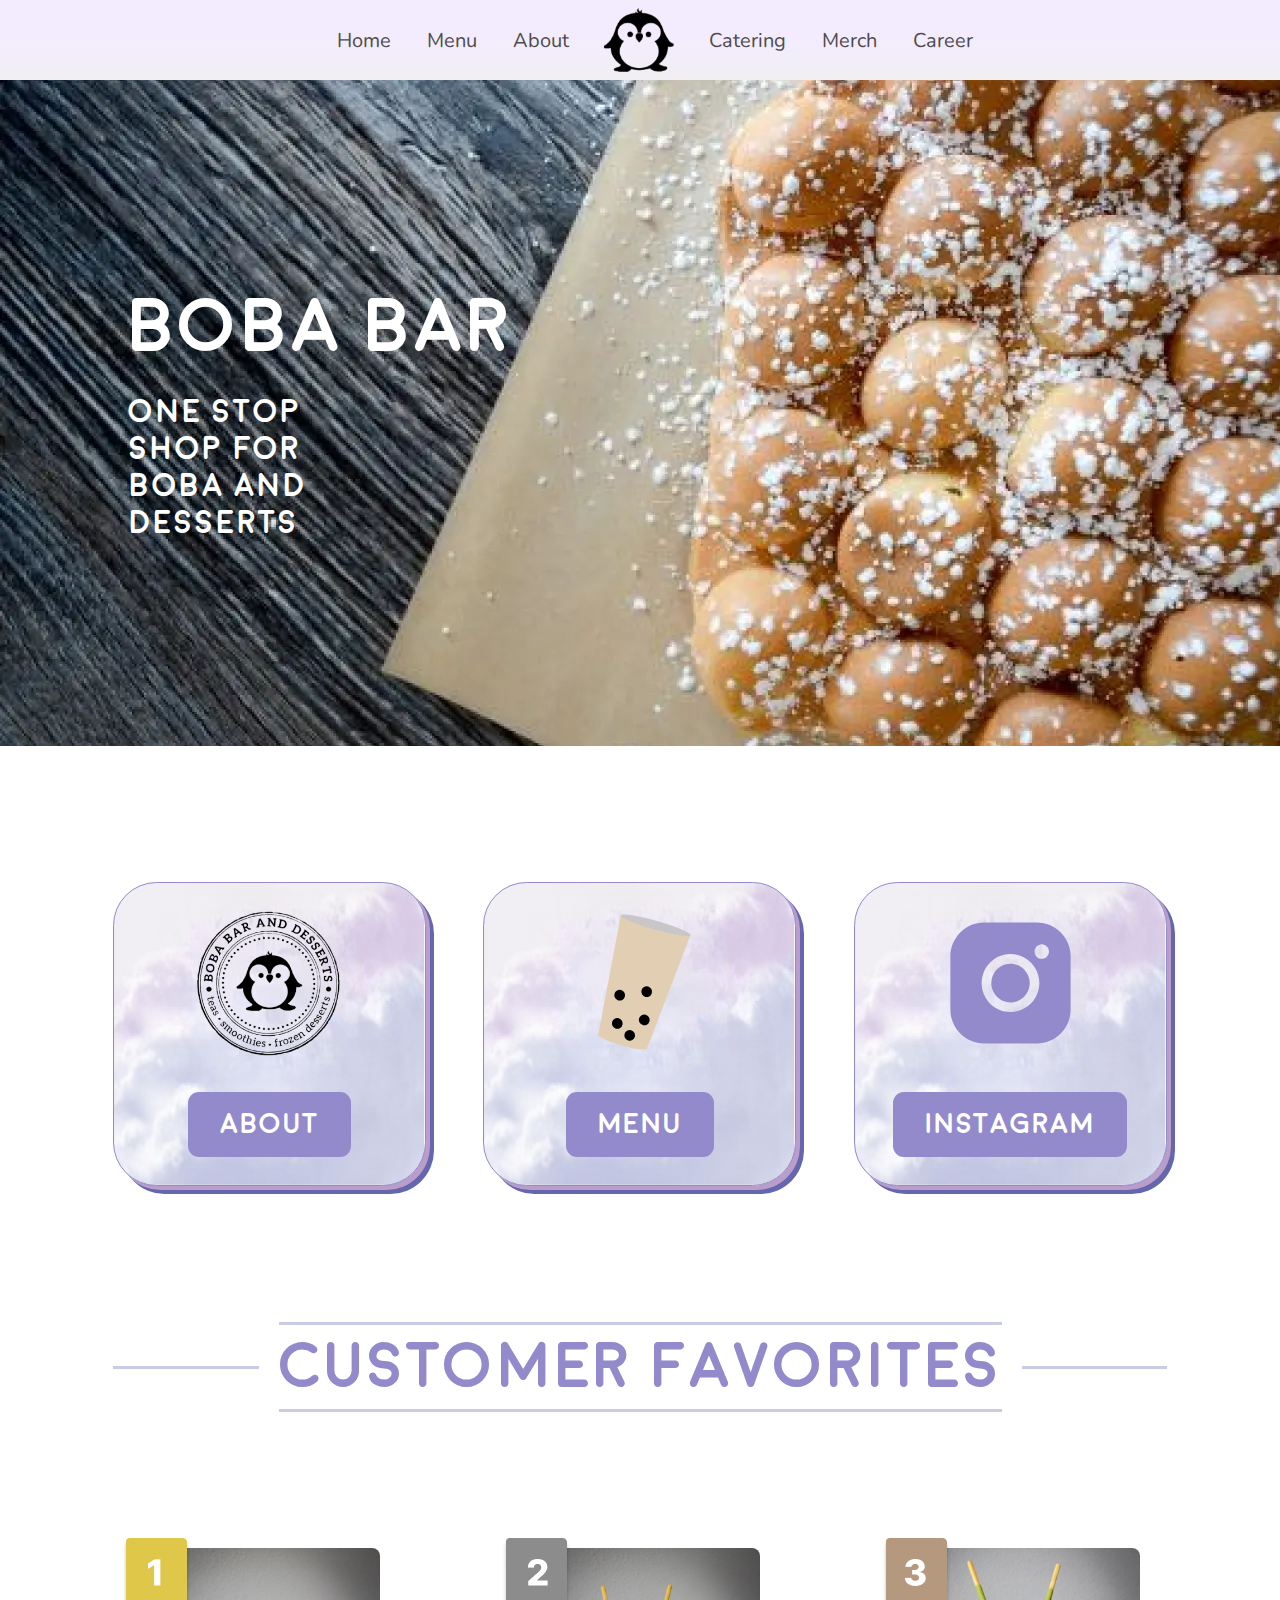
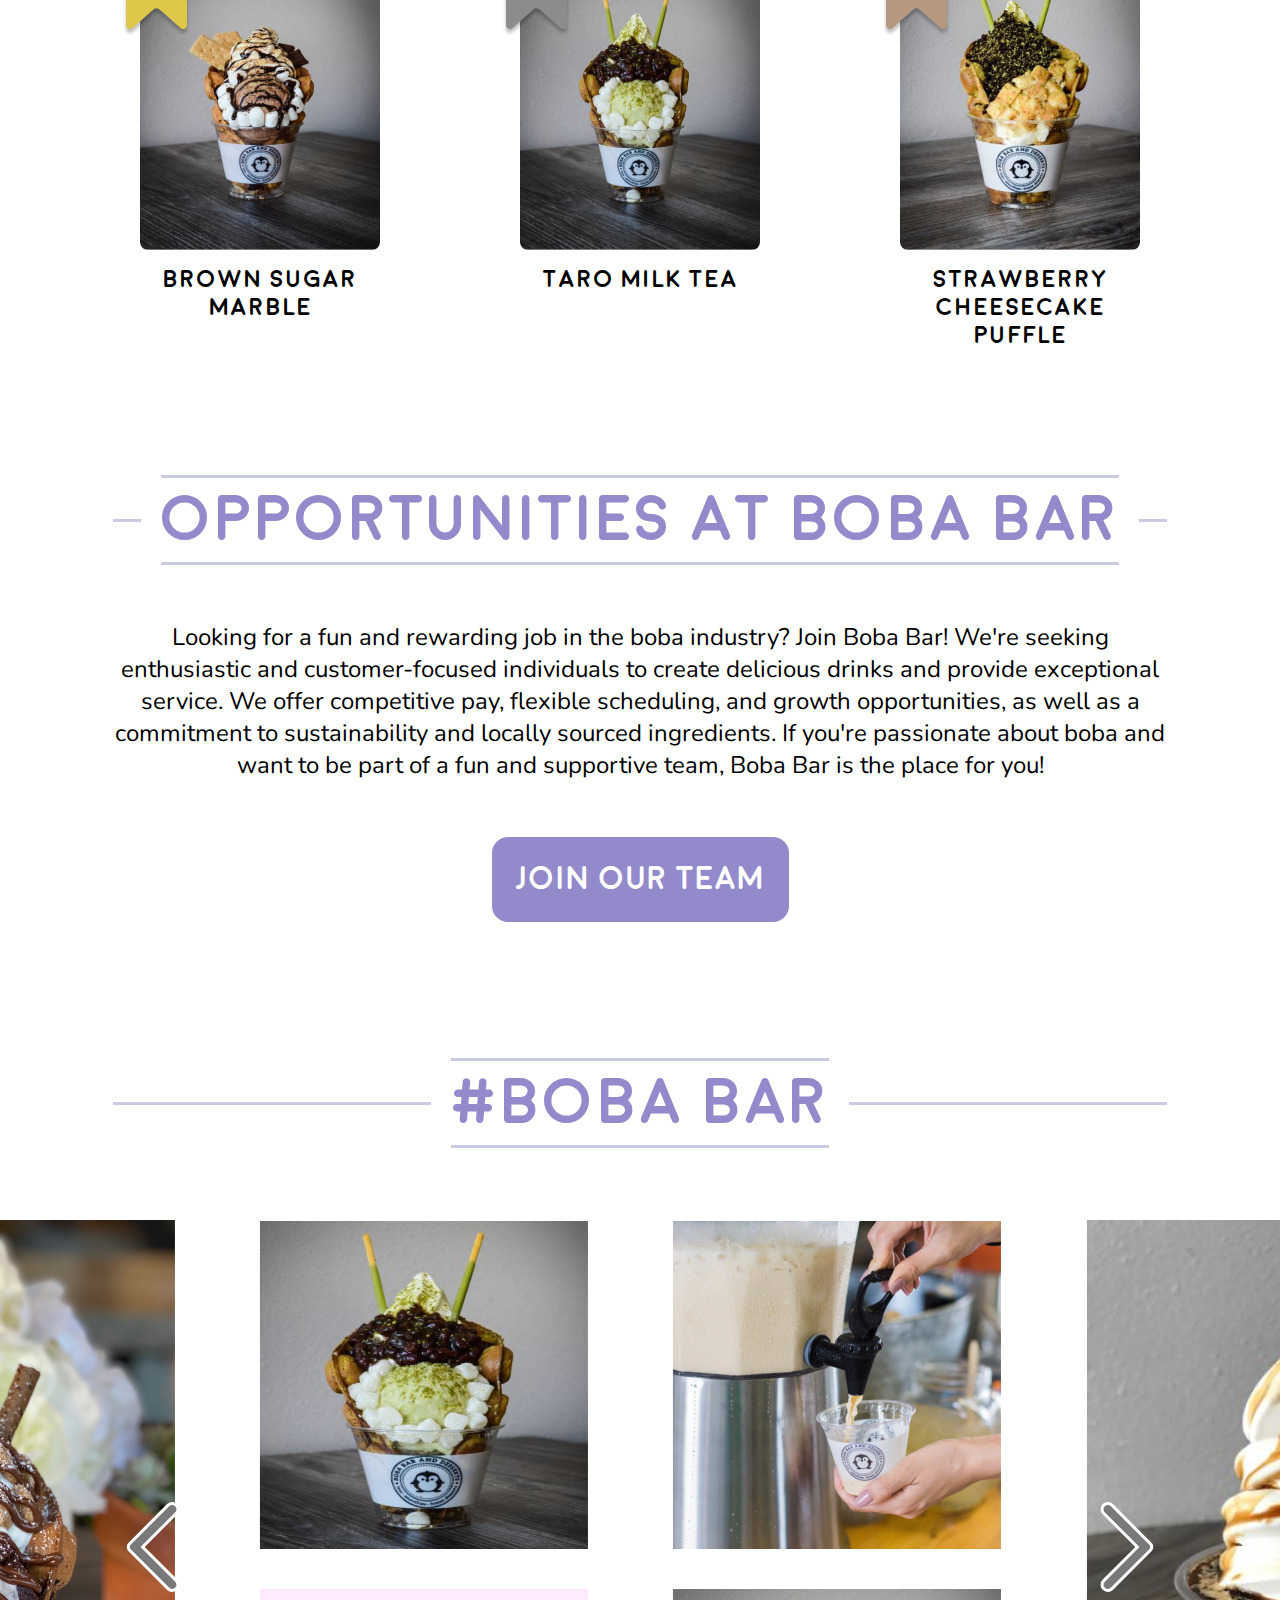
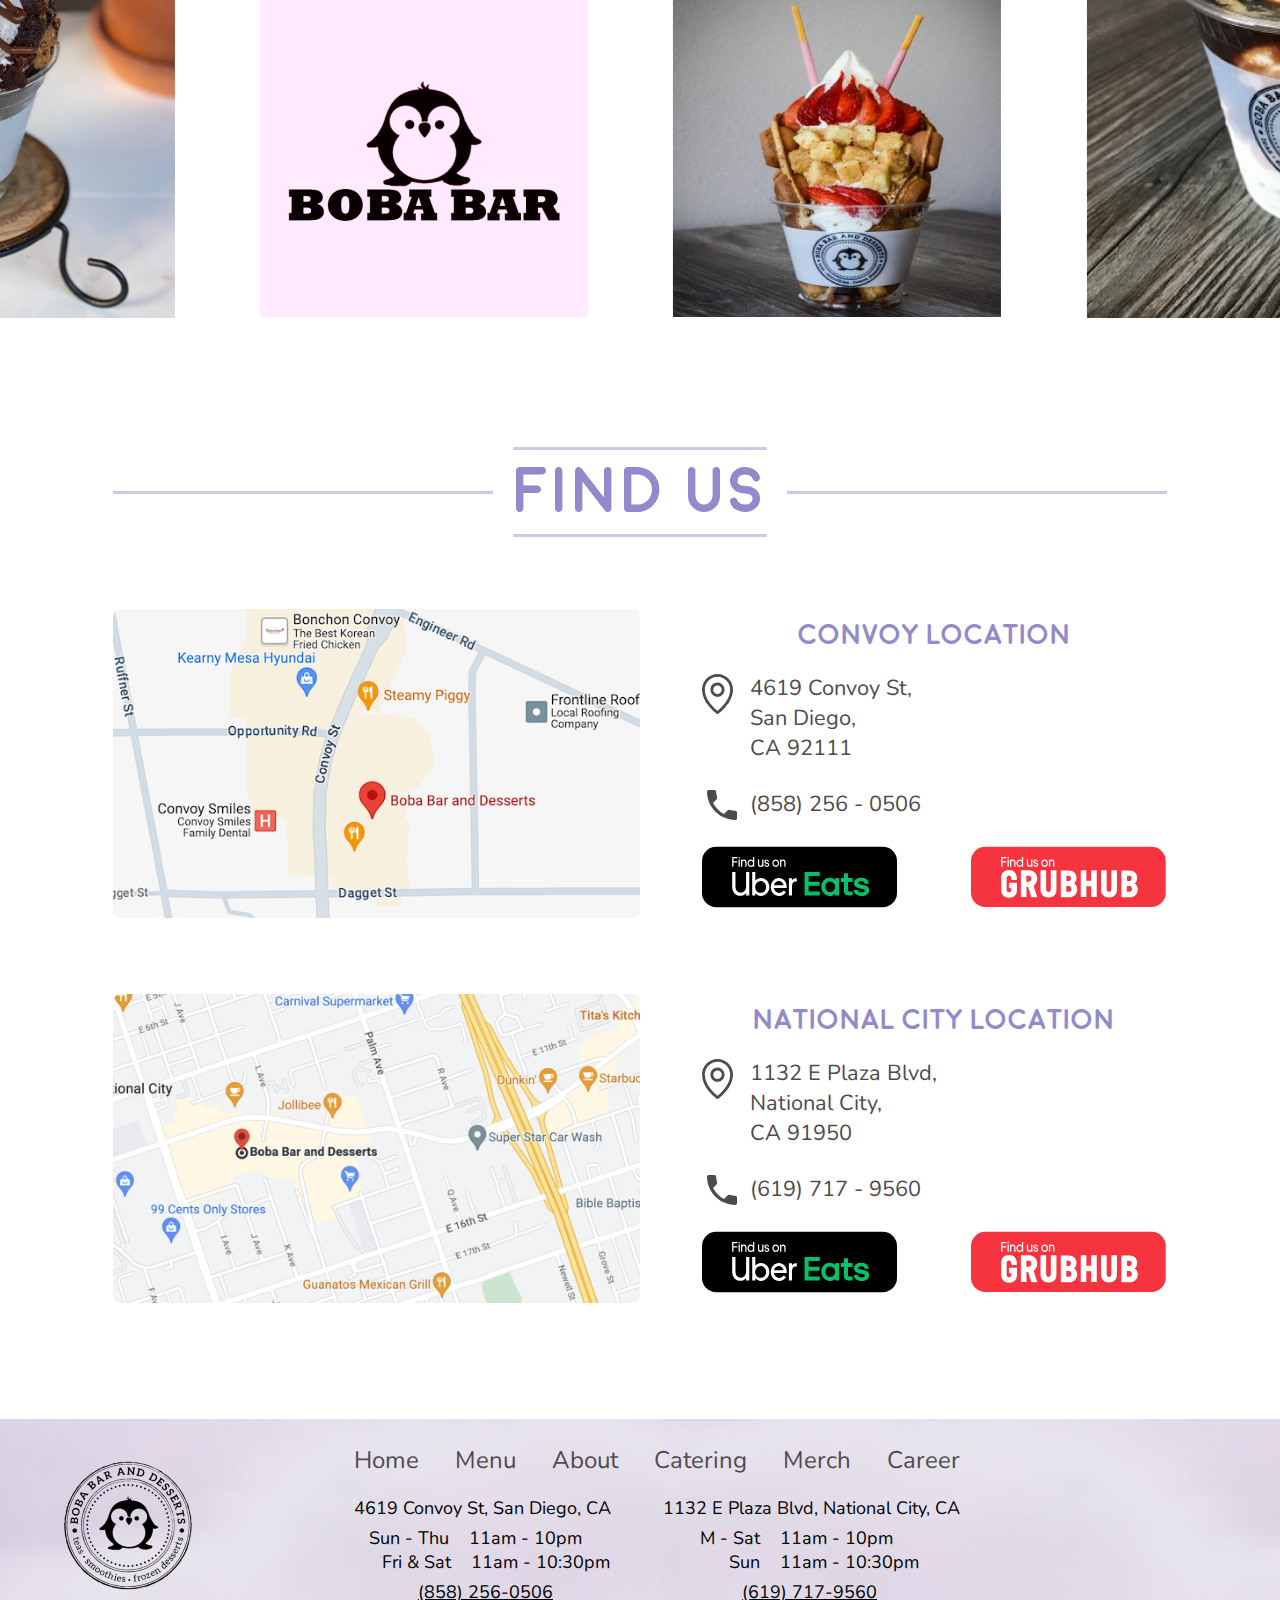
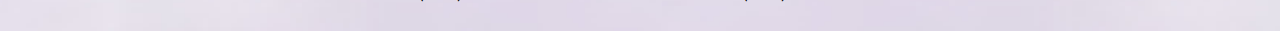
==== pages/home/index.html @ 1abb0623 "restructure the repo; add career page" ====
<!DOCTYPE html>
<html lang="en">
<head>
    <meta charset="UTF-8">
    <meta name="viewport" content="width=device-width, initial-scale=1.0">
    <title>Boba Bar</title>
    <link href="../general.css" rel="stylesheet"/>
    <link href="index.css" rel="stylesheet"/>
    <script src="../component.js"></script>
    <script type="module" src="index.js"></script>
</head>
<body>
    <header>
        <nav-component></nav-component>
        <hamburger-component></hamburger-component>
    </header>

    <main>
        <section id="home">
            <h1>BOBA BAR</h1>
            <p>One stop shop for boba and desserts</p>
        </section>
        <nav>
            <a href="../about/about.html"><img src="../../assets/logo.png" alt="Boba Bar Logo"/><span>ABOUT</span></a>
            <a href="../menu/menu.html"><img src="../../assets/home/boba-tea.svg" alt="Boba Bar Logo"/><span>MENU</span></a>
            <a href="https://www.instagram.com/"><img src="../../assets/home/ins-filled-icon.svg" alt="Boba Bar Logo"/><span>INSTAGRAM</span></a>
        </nav>
        <section id="customer-favorites">
            <div class="separator" id="d-customer-favorites">
                <h2>CUSTOMER FAVORITES</h2>
            </div>
            <div class="separator" id="t-best-sellers">
                <h2>BEST SELLERS</h2>
            </div>
            <ol>
                <li><img src="../../assets/home/1.png" alt="1"/><img src="../../assets/home/favorite1.png" alt="Brown Sugar Marble"/><div>Brown Sugar Marble</div></li>
                <li><img src="../../assets/home/2.png" alt="2"/><img src="../../assets/home/favorite2.png" alt="Taro Milk Tea"/><div>Taro Milk Tea</div></li>
                <li><img src="../../assets/home/3.png" alt="3"/><img src="../../assets/home/favorite3.png" alt="Brown Sugar Marble"/><div>Strawberry Cheesecake Puffle</div></li>
            </ol>
        </section>
        <section id="opportunities">
            <div class="separator">
                <h2>OPPORTUNITIES AT BOBA BAR</h2>
            </div>
            <p>
                Looking for a fun and rewarding job in the boba industry? Join Boba Bar! We're seeking enthusiastic and customer-focused individuals to create 
                delicious drinks and provide exceptional service. We offer competitive pay, flexible scheduling, and growth opportunities, as well as a commitment 
                to sustainability and locally sourced ingredients. If you're passionate about boba and want to be part of a fun and supportive team, Boba Bar is 
                the place for you! 
            </p>
            <a href="../career/career.html">JOIN OUR TEAM</a>
        </section>
        <section id="boba-bar">
            <div class="separator">
                <h2>#BOBA BAR</h2>
            </div>
            <div id="wrapper">
                <div id="gallery">
                    <img src="../../assets/home/g1-Brookie-Puffle.png" alt="gallery image of Brookie Puffle" id="g1"/>
                    <img src="../../assets/home/g2-Perfect-matcha.png" alt="gallery image of Perfect Matcha" id="g2"/>
                    <img src="../../assets/home/g3.png" alt="gallery image" id="g3"/>
                    <img src="../../assets/home/g4-Shirt-Logo-front.png" alt="gallery image of Shirt Logo" id="g4"/>
                    <img src="../../assets/home/g5-Strawberry-Cheesecake.png" alt="gallery image of Strawberry Cheesecake" id="g5"/>
                    <img src="../../assets/home/g6-Affogato.png" alt="gallery image of Affogato" id="g6"/>
                </div>
                <div id="buttons">
                    <button id="left-button"><img src="../../assets/home/left-arrow.svg" alt="left arrow" width="110"/></button>
                    <button id="right-button"><img src="../../assets/home/right-arrow.svg" alt="right arrow" width="110"/></button>
                </div>
            </div>
        </section>
        <section id="find-us">
            <div class="separator">
                <h2>FIND US</h2>
            </div>
            <address>
                <p>CONVOY LOCATION</p>
                <a href="https://www.google.com/maps/place/Boba+Bar+and+Desserts/@32.8244555,-117.1570909,17z/data=!3m1!4b1!4m6!3m5!1s0x80dbff946a42c517:0x4d366c7388906545!8m2!3d32.824451!4d-117.154516!16s%2Fg%2F11c48692sg?entry=ttu">
                    <img src="../../assets/home/convoy-location.png" alt="convoy location on google map"/>
                </a>
                <div class="location">
                    <img src="../../assets/home/location-icon.svg" alt="location icon"/>
                    <p>
                        4619 Convoy St,<br/>
                        San Diego,<br/>
                        CA 92111<br/>
                    </p>
                </div>
                <div class="phone">
                    <img src="../../assets/home/phone-icon.svg" alt="phone icon"/>
                    <p>(858) 256 - 0506</p>
                </div>
                <div class="links">
                    <a href="https://www.ubereats.com/store/boba-bar-and-desserts-4619-convoy-street/r72Ex9WFTiyqSzNwh6Mhdg">
                        <img src="../../assets/home/uber-eats.svg" alt="uber eats icon and link"/>
                    </a>
                    <a href="https://www.grubhub.com/restaurant/boba-bar-and-desserts-4619-convoy-st-san-diego/2055591">
                        <img src="../../assets/home/grubhub.svg" alt="grubhub icon and link"/>
                    </a>
                </div>
            </address>
            <address>
                <p>NATIONAL CITY LOCATION</p>
                <a href="https://www.google.com/maps/place/Boba+Bar+and+Desserts/@32.6760625,-117.0976457,17z/data=!3m1!4b1!4m6!3m5!1s0x80d9530e4589ebfd:0x1d3f7e11e94e4441!8m2!3d32.676058!4d-117.0950708!16s%2Fg%2F11h6l6twl8?entry=ttu">
                    <img src="../../assets/home/national-city-location.png" alt="national city location on google map"/>
                </a>
                <div class="location">
                    <img src="../../assets/home/location-icon.svg" alt="location icon"/>
                    <p>
                        1132 E Plaza Blvd,<br/>
                        National City,<br/>
                        CA 91950<br/>
                    </p>
                </div>
                <div class="phone">
                    <img src="../../assets/home/phone-icon.svg" alt="phone icon"/>
                    <p>(619) 717 - 9560</p>
                </div>
                <div class="links">
                    <a href="https://www.ubereats.com/store/boba-bar-and-desserts-1132-east-plaza-boulevard/-j3vUV7XRIqIKWFCUcZlLw">
                        <img src="../../assets/home/uber-eats.svg" alt="uber eats icon and link"/>
                    </a>
                    <a href="https://www.grubhub.com/restaurant/boba-bar-and-desserts-1132-e-plaza-blvd-203-national-city/2043486">
                        <img src="../../assets/home/grubhub.svg" alt="grubhub icon and link"/>
                    </a>
                </div>
            </address>
        </section>
    </main>

    <footer>
        <footer-component></footer-component>
        <mobile-footer></mobile-footer>
    </footer>
</body>
</html>
---- pages/general.css ----
:root {
    --primary-purple: #938ACB;
    --primary-grey: #4F4B4C;
}

@font-face {
    font-family: 'Nunito';
    src: url(../../assets/Nunito-Regular.ttf);
}

@font-face {
    font-family: 'MoonLight';
    src: url(../../assets/Moon-Light.otf);
}

@font-face {
    font-family: 'MoonBold';
    src: url(../../assets/Moon-Bold.otf);
}

nav-component {
    display: grid;
    grid-template-columns: 13.8vw auto 13.8vw;
    background: linear-gradient(180deg, #F3ECFF 42.71%, #F1EFF3 100%);
    height: 80px;
    align-items: center;
    justify-items: center;
    font-family: 'Nunito';
    font-size: 20px;
}

hamburger-component {
    display: none;
}

.separator {
    display: flex;
    width: 82.4vw;
    align-items: center;
}

.separator::before {
    content: "";
    height: 3px;
    background-color: #C9CBE3;
    margin-right: 20px;
    flex-grow: 1;
}

.separator::after {
    content: "";
    height: 3px;
    background-color: #C9CBE3;
    margin-left: 20px;
    flex-grow: 1;
}

footer-component {
    height: 212px;
    background-image: url(../../assets/footer-background.png);
    background-repeat: no-repeat;
    background-size: cover;
    display: flex;
    justify-content: space-between;
}

mobile-footer {
    display: none;
}

@media screen and (max-width: 1024px) {
    nav-component {
        display: none;
    }

    hamburger-component {
        display: flex;
        align-items: center;
        justify-content: space-between;
        background-color: #F3ECFF;
        height: 48px;
        padding-left: 56px;
        padding-right: 56px;
    }

    .separator {
        width: 90.6vw;
    }

    footer-component {
        height: 171px;
    }
}

@media screen and (max-width: 720px) {
    hamburger-component {
        padding-left: 24px;
        padding-right: 24px;
    }

    .separator::before, .separator::after {
        height: 0;
    }

    footer-component {
        display: none;
    }

    mobile-footer {
        display: flex;
        background-image: url(../../assets/footer-background.png);
        background-repeat: no-repeat;
        background-size: cover;
        flex-direction: column;
        align-items: center;
        justify-content: center;
        gap: clamp(16px, 12.8px + 1vw, 20px);
        padding: 7px 33px;
    }
}
---- pages/home/index.css ----
* {
    margin: 0;
    padding: 0;
    font-family: 'MoonBold';
}

#home {
    height: 666px;
    background-image: url(../../assets/home/home-image-d.webp);
    background-size: cover;
    background-repeat: no-repeat;
}

h1 {
    color: #FFF;
    width: fit-content;
    font-size: 76px;
    position: relative;
    left: 128px;
    top: 203px;
    letter-spacing: 2px;
}

#home p {
    color: #FFF;
    width: 276px;
    font-size: 32px;
    position: relative;
    left: 128px;
    top: 226px;
    letter-spacing: 1px;
}

main nav {
    display: flex;
    align-items: center;
    padding-left: 8.8vw;
}

main nav a {
    width: 24.3vw;
    height: 23.6vw;
    box-shadow: 4px 4px 0px 0px #BA9EC9, 8px 8px 0px 0px #6467AE;
    border: 1.4px solid var(--primary-purple, #938ACB);
    border-radius: 43.6px;
    margin-top: 136px;
    margin-bottom: 136px;
    margin-right: 4.5vw;
    display: flex;
    flex-direction: column;
    justify-content: center;
    align-items: center;
    background-image: url(../../assets/home/cloud.png);
    background-repeat: no-repeat;
    background-size: cover;
    text-decoration: none;
    color: #FFF;
}

main nav a img {
    height: 47.9%;
}

main nav a span {
    margin-top: 11.7%;
    background-color: var(--primary-purple, #938ACB);
    padding: 16px 32px;
    border-radius: 10.9px;
    letter-spacing: 1px;
    font-size: 2.2vw;
}

h2 {
    text-align: center;
    color: var(--primary-purple, #938ACB);
    font-size: 64px;
    border-bottom: 3px solid #C9CBE3;
    border-top: 3px solid #C9CBE3;
    padding: 5px 0;
    letter-spacing: 2px;
}

#t-best-sellers {
    display: none;
}

#customer-favorites {
    display: flex;
    flex-direction: column;
    align-items: center;
}

#customer-favorites ol {
    display: flex;
    list-style-type: none;
    width: 100vw;
    justify-content: space-evenly;
    margin-top: 37px;
    margin-bottom: 125px;
}

#customer-favorites li {
    display: flex;
    flex-direction: column;
    align-items: center;
}

#customer-favorites li > img:first-child {
    position: relative;
    right: 103.5px;
    top: 89px;
}

#customer-favorites li > img:nth-child(2) {
    border-radius: 8px;
}

#customer-favorites ol div {
    font-size: 24px;
    width: 240px;
    text-align: center;
    margin-top: 16px;
    letter-spacing: 1px;
}

#opportunities {
    display: flex;
    flex-direction: column;
    align-items: center;
}

#opportunities p {
    width: 82.4vw;
    font-family: 'Nunito';
    letter-spacing: 0px;
    font-size: 24px;
    text-align: center;
    margin-top: 56px;
}

#opportunities a {
    margin-top: 56px;
    background-color: var(--primary-purple, #938ACB);
    padding: 24px;
    border-radius: 16px;
    text-decoration: none;
    color: #FFF;
    font-size: 32px;
    letter-spacing: 1px;
    margin-bottom: 136px;
}

#boba-bar {
    display: flex;
    flex-direction: column;
    align-items: center;
    height: 989px;
}

#boba-bar #wrapper {
    width: 100vw;
    margin-top: 72px;
    overflow: hidden;
}

#boba-bar #gallery {
    display: grid;
    grid-template-rows: auto auto;
    grid-template-columns: auto auto auto auto;
    grid-template-areas: 
    "g1 g2 g3 g6"
    "g1 g4 g5 g6";
    align-items: center;
    column-gap: 5.2vw;
    row-gap: 38px;
    width: 1871px;
    padding-left: 5.2vw;
    padding-right: 5.2vw;
    transform: translate(calc(44.8vw - 935.5px));
    /* transform: translate(calc(0px)); */
    /* transform: translate(calc(89.6vw - 1871px)); */
}

#g1 {
    grid-area: g1;
}

#g2 {
    grid-area: g2;
}

#g3 {
    grid-area: g3;
}

#g4 {
    grid-area: g4;
}

#g5 {
    grid-area: g5;
}

#g6 {
    grid-area: g6;
}

#boba-bar #buttons {
    width: 100vw;
    display: flex;
    justify-content: space-between;
}

#boba-bar #buttons button {
    background-color: transparent;
    border: none;
}

#boba-bar #left-button {
    position: relative;
    left: 99px;
    bottom: 426px;
}

#boba-bar #right-button {
    position: relative;
    right: 99px;
    bottom: 426px;
}

#find-us {
    display: flex;
    flex-direction: column;
    align-items: center;
    padding-bottom: 112px;
}

#find-us address {
    display: grid;
    width: 82.4vw;
    grid-template-columns: [line1] 50% [line2] 44% [line3];
    grid-template-rows: [row1] auto [row2] auto [row3] auto [row4] auto [row5];
    column-gap: 62px;
    align-items: center;
    font-style: normal;
    margin-top: 72px;
}

#find-us address > p {
    color: var(--primary-purple, #938ACB);
    font-size: 2.2vw;
    text-align: center;
}

#find-us address > a {
    grid-column-start: line1;
    grid-column-end: line2;
    grid-row-start: row1;
    grid-row-end: row5;
}

#find-us address > a img {
    width: 100%;
    border-radius: 8px;
}

#find-us address .location {
    display: flex;
    align-items: flex-start;
    gap: 17px;
}

#find-us address .phone {
    display: flex;
    align-items: center;
    gap: 8px;
}

#find-us address div p {
    color: var(--primary-grey, #4F4B4C);
    font-family: 'Nunito';
    font-size: 1.7vw;
}

#find-us address .links {
    display: flex;
    justify-content: space-between;
}

#find-us address .links a {
    width: 42%;
}

#find-us address .links img {
    width: 100%;
}

@media screen and (max-width: 1024px) {
    #home {
        height: 585px;
        background-image: url(../../assets/home/home-image-t.png);
    }

    h1 {
        font-size: 48px;
        left: 48px;
        top: 150px;
    }

    #home p {
        width: 210px;
        font-size: 24px;
        left: 48px;
        top: 168px;
    }

    main nav {
        padding-left: 4.7vw;
    }

    main nav a {
        width: 26vw;
        height: 25.4vw;
        margin-top: 74px;
        margin-bottom: 74px;
        margin-right: 6.25vw;
    }

    main nav a span {
        margin-top: 6.1%;
    }

    h2 {
        font-size: 48px;
    }

    #d-customer-favorites {
        display: none;
    }

    #t-best-sellers {
        display: flex;
    }

    #customer-favorites ol {
        margin-top: -34px;
        margin-bottom: 54px;
    }

    #customer-favorites li > img:first-child {
        width: 65px;
        right: 83.5px;
        top: 84px;
    }

    #customer-favorites li > img:nth-child(2) {
        width: 200px;
    }

    #opportunities p {
        width: 90.6vw;
        font-size: 20px;
        margin-top: 40px;
        text-align: left;
    }

    #opportunities a {
        margin-top: 45px;
        padding: 12px 24px;
        font-size: 24px;
        border-radius: 8px;
        margin-bottom: 75px;
    }

    #boba-bar {
        height: 771px;
    }

    #boba-bar #wrapper {
        margin-top: 58px;
    }

    #boba-bar #gallery {
        row-gap: 36px;
        column-gap: 36px;
        width: 1460px;
        padding-left: 36px;
        padding-right: 36px;
        transform: translate(calc(50vw - 766px));
        /* translate(calc(0px)); */
        /* translate(calc(100vw - 1532px)); */
    }

    #g1, #g6 {
        width: 416px;
        height: 556px;
    }
    
    #g2, #g3, #g4, #g5 {
        width: 260px;
    }

    #boba-bar #left-button {
        left: 50px;
        bottom: 350px;
    }

    #boba-bar #right-button {
        right: 50px;
        bottom: 350px;
    }

    #find-us {
        padding-bottom: 85px;
    }

    #find-us address {
        width: 90.6vw;
        column-gap: 53px;
        margin-top: 62px;
    }

    #find-us address > p {
        font-size: 2.5vw;
    }

    #find-us address .location img {
        width: 21px;
    }

    #find-us address .phone img {
        width: 30px;
    }

    #find-us address div p {
        font-size: 2vw;
    }
}

@media screen and (max-width: 820px) {
    main nav a span{
        padding: 12px 20px;
    }

    #customer-favorites li > img:first-child {
        width: 60px;
        right: 73.5px;
        top: 79px;
    }

    #customer-favorites li > img:nth-child(2) {
        width: 180px;
    }
}

@media screen and (max-width: 720px) {
    #home {
        height: 66.1vw;
        background-image: url(../../assets/home/home-image-p.jpeg);
        background-size: 100vw;
        position: relative;
    }

    h1 {
        position: absolute;
        font-size: clamp(28px, 12px + 5vw, 48px);
        left: auto;
        top: auto;
        right: clamp(10px, -6px + 5vw, 30px);
        bottom: clamp(32px, 16px + 5vw, 52px);
    }

    #home p {
        position: absolute;
        font-family: 'Nunito';
        width: fit-content;
        font-size: clamp(16px, 9.6px + 2vw, 24px);
        left: auto;
        top: auto;
        right: clamp(10px, -6px + 5vw, 30px);
        bottom: clamp(10px, 2px + 2.5vw, 20px);
    }

    main nav {
        flex-direction: column;
        padding-left: 0;
    }

    main nav a {
        width: 255px;
        height: 250px;
        width: clamp(175px, 111px + 20vw, 255px);
        height: clamp(170px, 106px + 20vw, 250px);
        margin-top: 12px;
        margin-bottom: 12px;
    }

    main nav a:first-of-type {
        margin-top: 64px;
    }

    main nav a:nth-last-child(1) {
        margin-bottom: 64px;
    }

    main nav a span {
        padding: 8px 20px;
        font-size: clamp(16px, 8px + 2.5vw, 26px);
        margin-top: 11.7%;
    }

    h2 {
        font-size: clamp(28px, 21.6px + 2vw, 36px);
    }

    #customer-favorites ol {
        flex-direction: column;
        margin-top: 0;
        margin-bottom: 64px;
    }

    #customer-favorites li {
        margin-top: -10px;
    }

    #customer-favorites li > img:first-child {
        width: clamp(34px, 9.2px + 7.75vw, 65px);
        right: clamp(47.5px, 18.7px + 9vw, 83.5px);
        top: clamp(42px, 8.4px + 10.5vw, 84px);
    }

    #customer-favorites li > img:nth-child(2) {
        width: clamp(113px, 43.4px + 21.75vw, 200px);
    }

    #customer-favorites ol div {
        font-family: 'Nunito';
        font-size: clamp(16px, 12.8px + 1vw, 20px);
        width: 100vw;
        margin-top: clamp(8px, 4.8px + 1vw, 12px);
    }

    #opportunities p {
        width: 78vw;
        font-size: clamp(16px, 12.8px + 1vw, 20px);
        margin-top: 24px;
    }

    #opportunities a {
        margin-top: 32px;
        padding: clamp(8px, 4.8px + 1vw, 12px) clamp(16px, 9.6px + 2vw, 24px);
        font-size: clamp(20px, 16.8px + 1vw, 24px);
        margin-bottom: 64px;
    }

    #boba-bar {
        height: auto;
    }

    #boba-bar #wrapper {
        margin-top: 32px;
        margin-bottom: 36.5px;
    }

    #boba-bar #gallery {
        width: auto; /* 300vw */
        column-gap: 0;
        row-gap: 18px;
        padding-left: 0;
        padding-right: 0;
        transform: translate(-100vw);
        /* transform: translate(0px); */
        /* transform: translate(-200vw); */
        --image-width: clamp(120px, 24px + 30vw, 240px);
        --image-margin: clamp(18px, 3.6px + 4.5vw, 36px);
    }

    #g1, #g6 {
        height: calc(var(--image-width) * 2 + var(--image-margin));
        width: auto; /* height*470/698 */
        padding: 0 calc(50vw - calc(var(--image-width) * 2 + var(--image-margin)) * 0.337); /* (100vw-width)/2 = 50vw-height*0.337 */
    }

    #g2, #g3, #g4, #g5 {
        width: var(--image-width);
    }

    #g2, #g4 {
        padding-right: var(--image-margin);
        padding-left: calc(50vw - var(--image-width) - var(--image-margin) * 0.5);
    }

    #g3, #g5 {
        padding-right: calc(50vw - var(--image-width) - var(--image-margin) * 0.5);
    }

    #boba-bar #buttons img {
        width: clamp(24px, 4.8px + 6vw, 48px);
    }

    #boba-bar #left-button {
        left: clamp(25px, 5px + 6.25vw, 50px);
        bottom: clamp(141px, 28.2px + 35.25vw, 282px);
    }

    #boba-bar #right-button {
        right: clamp(25px, 5px + 6.25vw, 50px);
        bottom: clamp(141px, 28.2px + 35.25vw, 282px);
    }

    #find-us {
        padding-bottom: 40px;
    }

    #find-us address {
        display: flex;
        flex-direction: column;
        margin-top: clamp(32px, 25.6px + 2vw, 40px);
        width: 78vw;
    }

    #find-us address > p {
        font-size: clamp(20px, 15.2px + 1.5vw, 26px);
        width: 250px;
        margin-bottom: 16px;
    }

    #find-us address > a img {
        width: 78vw;
    }

    #find-us address .location {
        margin-top: 12px;
        align-self: start;
    }

    #find-us address .location img {
        width: 13px;
    }

    #find-us address div p {
        font-size: clamp(14px, 10.8px + 1vw, 18px);
    }

    #find-us address div p br:nth-child(2){
        display: none;
    }

    #find-us address .phone {
        margin-top: 12px;
        align-self: start;
    }

    #find-us address .phone img {
        width: 22px;
    }

    #find-us address .links {
        margin-top: 18px;
        width: 100%;
    }

    #find-us address .links a {
        width: clamp(100px, 20px + 25vw, 200px);
    }
}
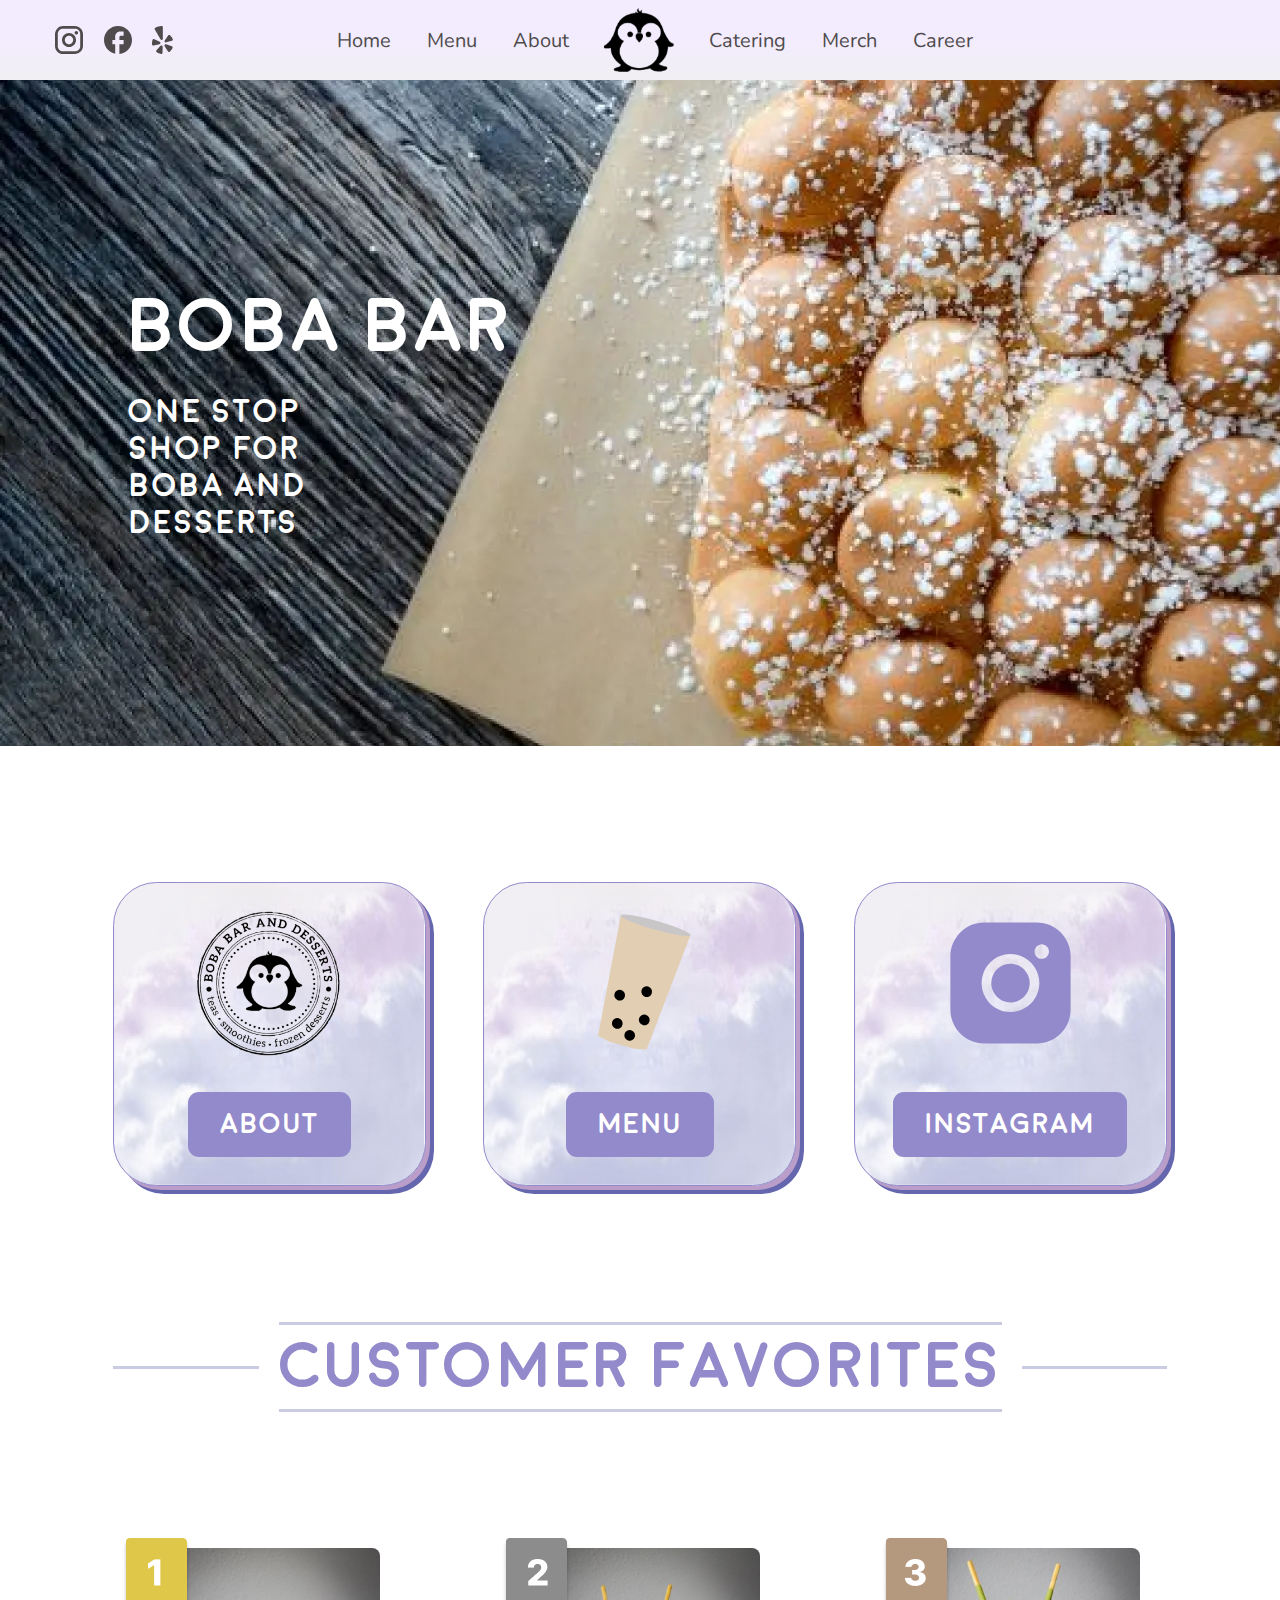
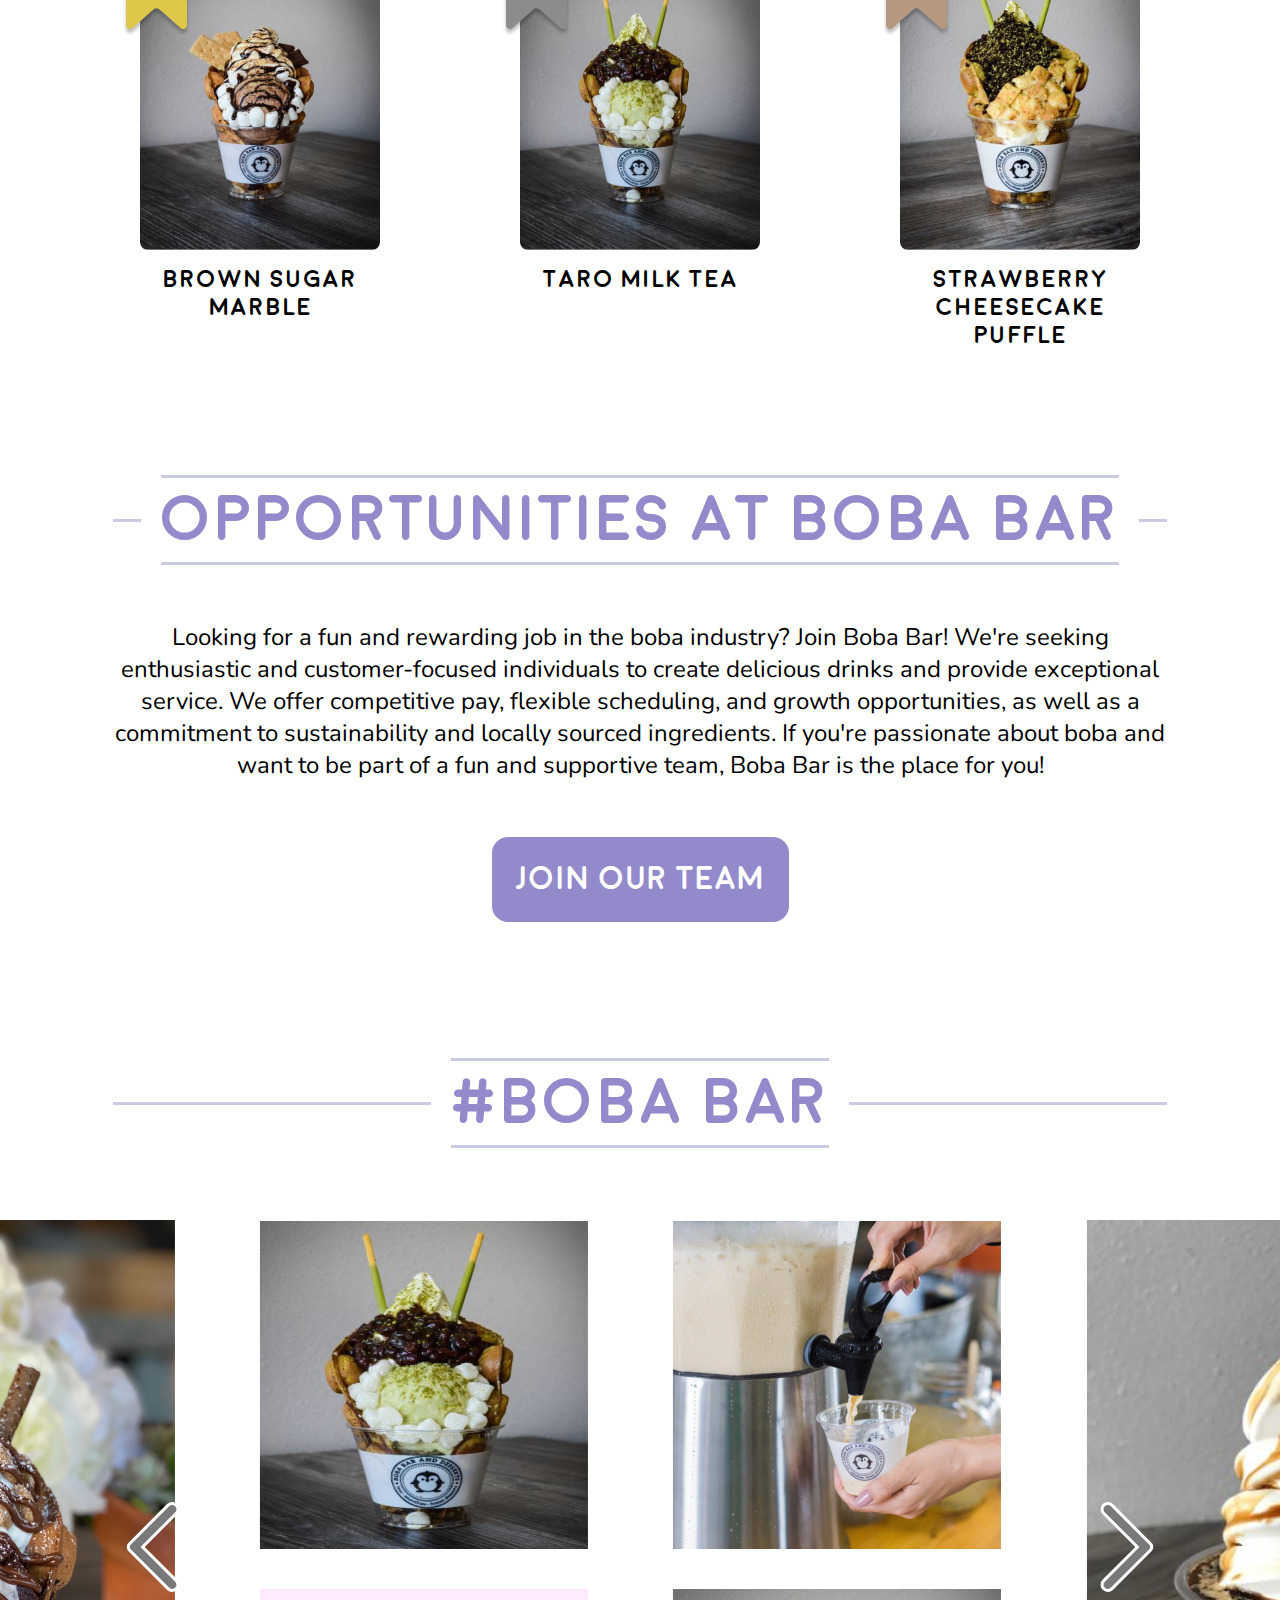
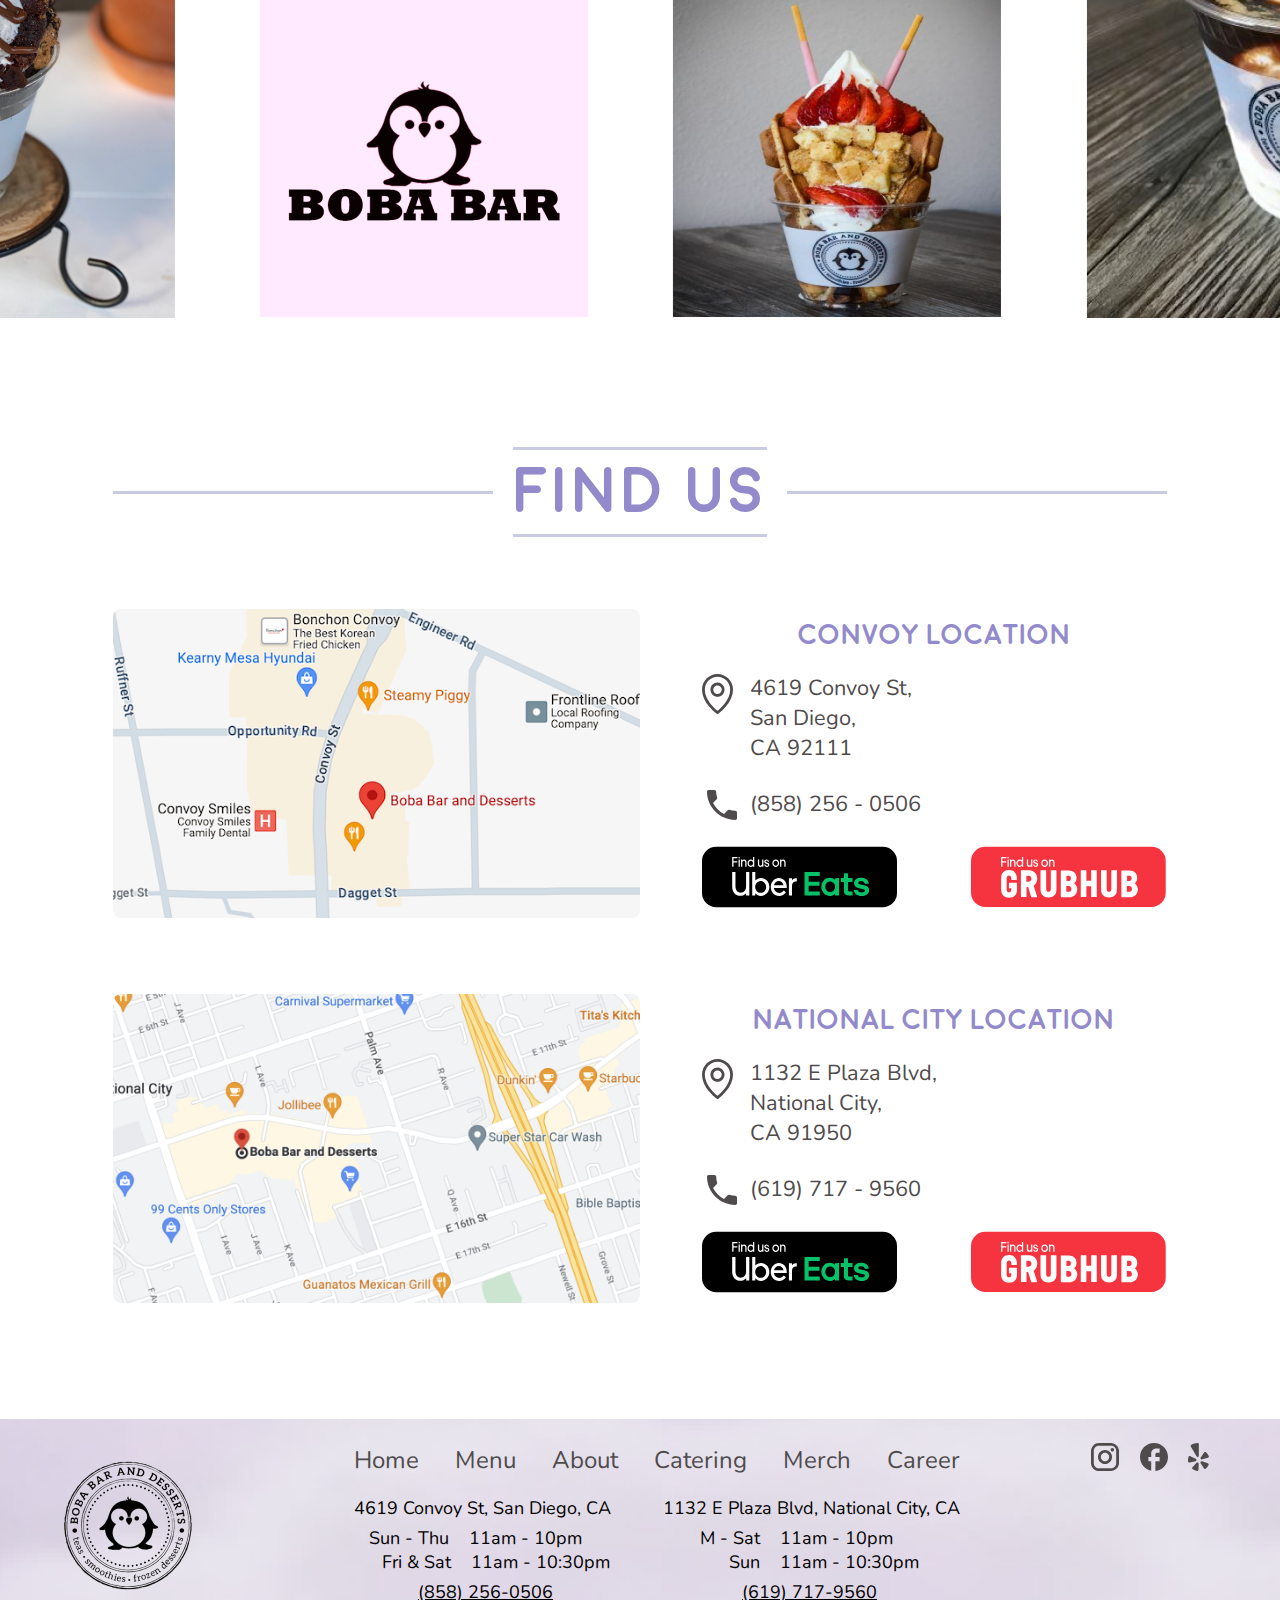
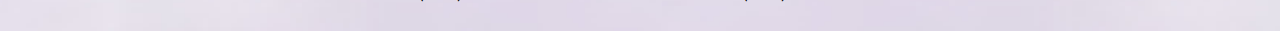
==== commit c1baee69: "merge menu page" ====
--- a/pages/home/index.html
+++ b/pages/home/index.html
@@ -73,7 +73,7 @@
             <div class="separator">
                 <h2>FIND US</h2>
             </div>
-            <address>
+            <address id="convoy-location">
                 <p>CONVOY LOCATION</p>
                 <a href="https://www.google.com/maps/place/Boba+Bar+and+Desserts/@32.8244555,-117.1570909,17z/data=!3m1!4b1!4m6!3m5!1s0x80dbff946a42c517:0x4d366c7388906545!8m2!3d32.824451!4d-117.154516!16s%2Fg%2F11c48692sg?entry=ttu">
                     <img src="../../assets/home/convoy-location.png" alt="convoy location on google map"/>
@@ -99,7 +99,7 @@
                     </a>
                 </div>
             </address>
-            <address>
+            <address id="national-city-location">
                 <p>NATIONAL CITY LOCATION</p>
                 <a href="https://www.google.com/maps/place/Boba+Bar+and+Desserts/@32.6760625,-117.0976457,17z/data=!3m1!4b1!4m6!3m5!1s0x80d9530e4589ebfd:0x1d3f7e11e94e4441!8m2!3d32.676058!4d-117.0950708!16s%2Fg%2F11h6l6twl8?entry=ttu">
                     <img src="../../assets/home/national-city-location.png" alt="national city location on google map"/>
--- a/pages/general.css
+++ b/pages/general.css
@@ -1,21 +1,22 @@
 :root {
     --primary-purple: #938ACB;
+    --secondary-purple: #C9C4E5;
     --primary-grey: #4F4B4C;
 }
 
 @font-face {
     font-family: 'Nunito';
-    src: url(../../assets/Nunito-Regular.ttf);
+    src: url(../assets/Nunito-Regular.ttf);
 }
 
 @font-face {
     font-family: 'MoonLight';
-    src: url(../../assets/Moon-Light.otf);
+    src: url(../assets/Moon-Light.otf);
 }
 
 @font-face {
     font-family: 'MoonBold';
-    src: url(../../assets/Moon-Bold.otf);
+    src: url(../assets/Moon-Bold.otf);
 }
 
 nav-component {
@@ -57,7 +58,7 @@
 
 footer-component {
     height: 212px;
-    background-image: url(../../assets/footer-background.png);
+    background-image: url(../assets/footer-background.png);
     background-repeat: no-repeat;
     background-size: cover;
     display: flex;
@@ -108,7 +109,7 @@
 
     mobile-footer {
         display: flex;
-        background-image: url(../../assets/footer-background.png);
+        background-image: url(../assets/footer-background.png);
         background-repeat: no-repeat;
         background-size: cover;
         flex-direction: column;
